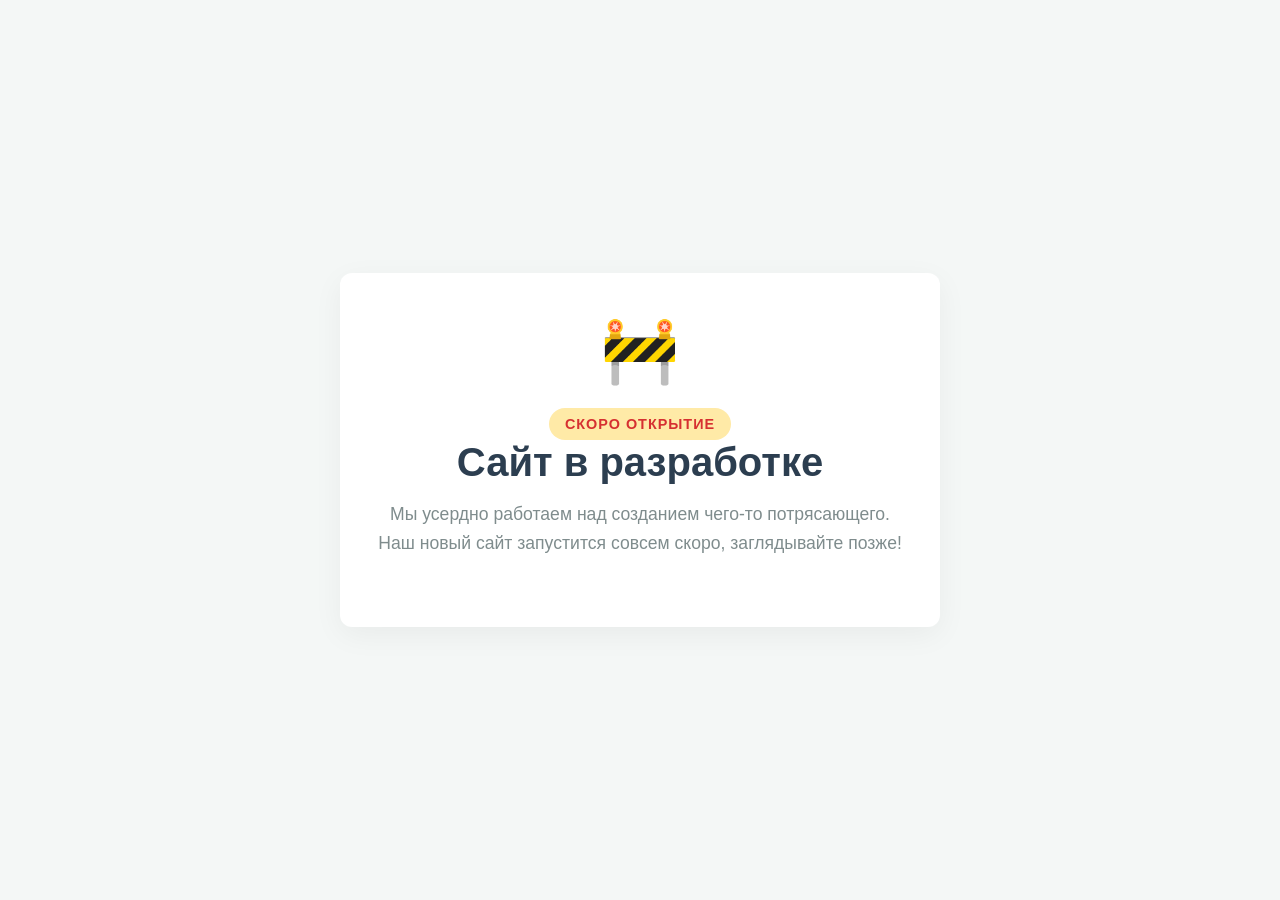
==== index.html @ ffca3e02 "chore: add index.html for start deployment over vercel.app" ====
<!DOCTYPE html>
<html lang="ru">
<head>
    <meta charset="UTF-8">
    <meta name="viewport" content="width=device-width, initial-scale=1.0">
    <title>Сайт в разработке</title>
    <style>
        * {
            box-sizing: border-box;
            margin: 0;
            padding: 0;
        }
        body {
            font-family: 'Segoe UI', Tahoma, Geneva, Verdana, sans-serif;
            background-color: #f4f7f6;
            color: #333;
            display: flex;
            justify-content: center;
            align-items: center;
            height: 100vh;
            text-align: center;
            padding: 20px;
        }
        .container {
            max-width: 600px;
            background: white;
            padding: 40px 30px;
            border-radius: 12px;
            box-shadow: 0 8px 30px rgba(0, 0, 0, 0.05);
        }
        .icon {
            font-size: 64px;
            margin-bottom: 20px;
            animation: float 3s ease-in-out infinite;
        }
        h1 {
            font-size: 2.5rem;
            margin-bottom: 15px;
            color: #2c3e50;
        }
        p {
            font-size: 1.1rem;
            color: #7f8c8d;
            line-height: 1.6;
            margin-bottom: 30px;
        }
        .badge {
            display: inline-block;
            background-color: #ffeaa7;
            color: #d63031;
            padding: 8px 16px;
            border-radius: 20px;
            font-weight: bold;
            font-size: 0.9rem;
            text-transform: uppercase;
            letter-spacing: 1px;
        }
        @keyframes float {
            0% { transform: translateY(0px); }
            50% { transform: translateY(-10px); }
            100% { transform: translateY(0px); }
        }
    </style>
</head>
<body>

    <div class="container">
        <div class="icon">🚧</div>
        <span class="badge">Скоро открытие</span>
        <h1>Сайт в разработке</h1>
        <p>Мы усердно работаем над созданием чего-то потрясающего. Наш новый сайт запустится совсем скоро, заглядывайте позже!</p>
    </div>

</body>
</html>
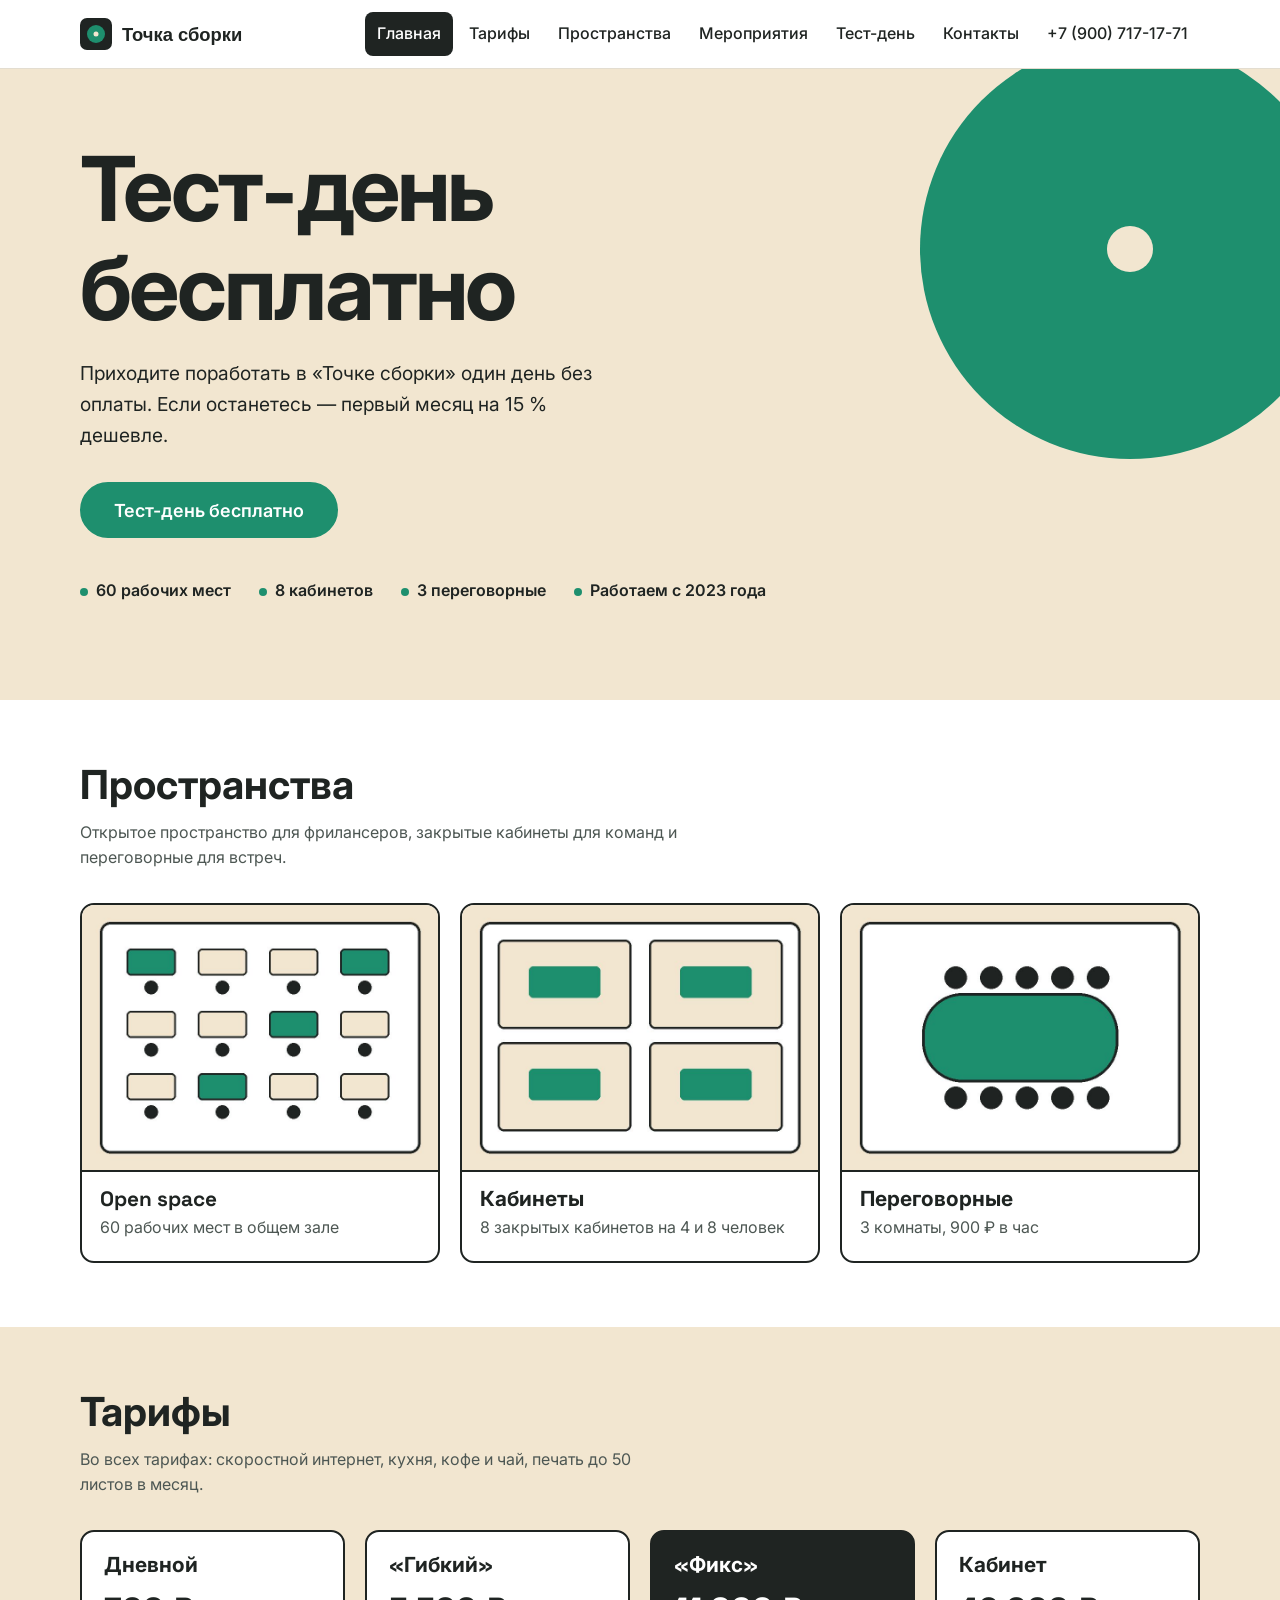
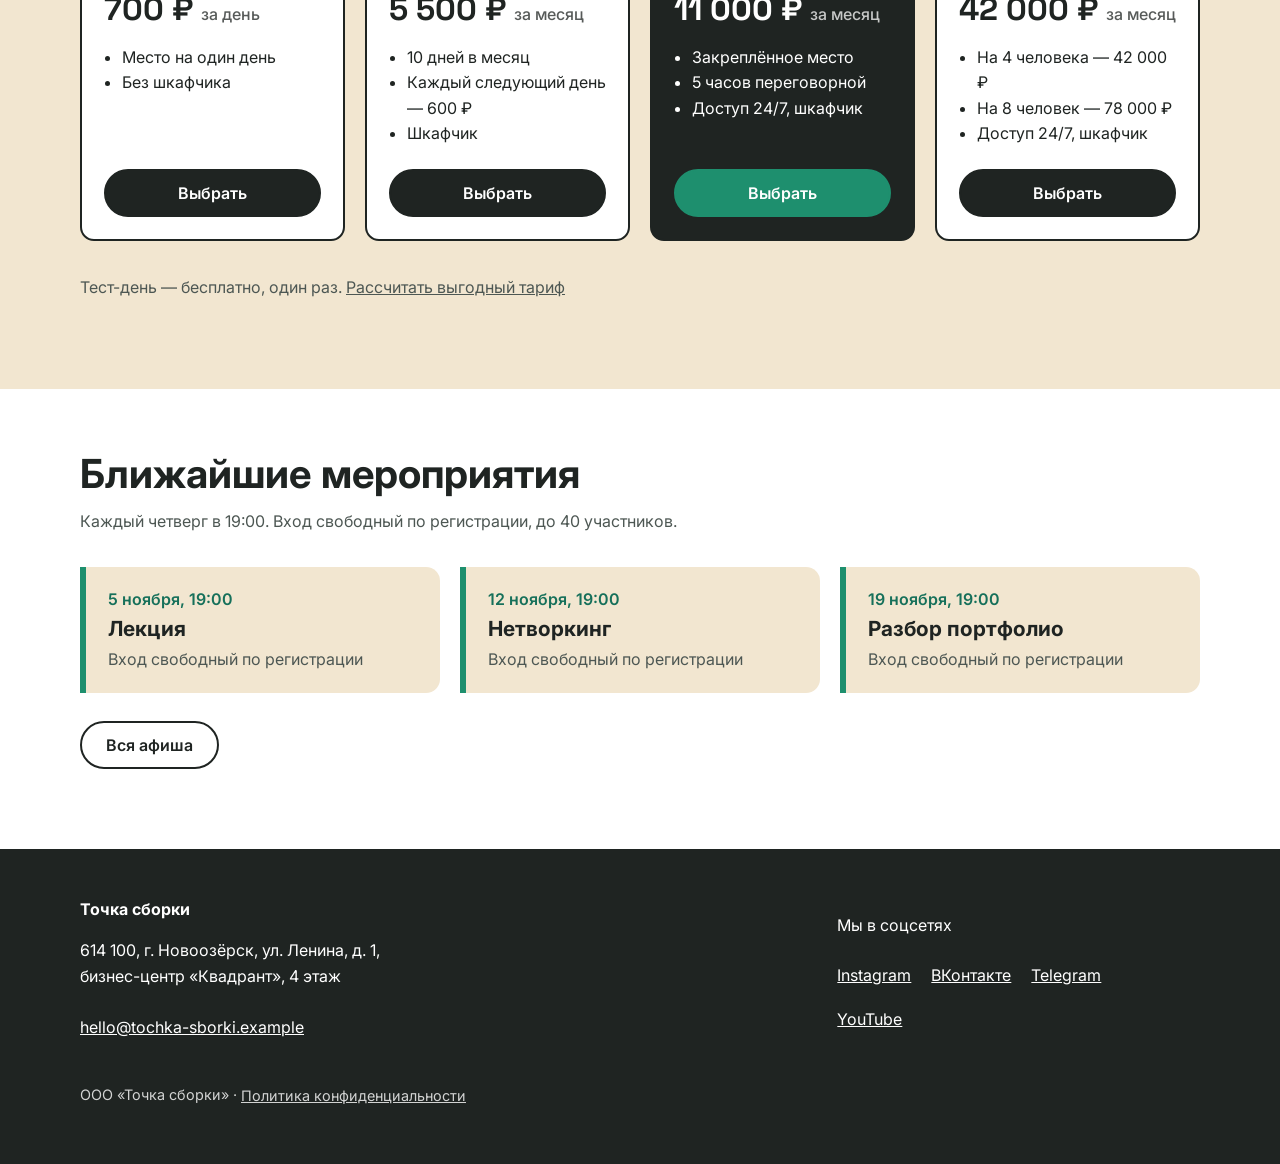
==== commit 40329f57: "chore: add 3 claude ai generated page" ====
--- a/index.html
+++ b/index.html
@@ -1,75 +1,169 @@
 <!DOCTYPE html>
 <html lang="ru">
 <head>
-    <meta charset="UTF-8">
-    <meta name="viewport" content="width=device-width, initial-scale=1.0">
-    <title>Сайт в разработке</title>
-    <style>
-        * {
-            box-sizing: border-box;
-            margin: 0;
-            padding: 0;
-        }
-        body {
-            font-family: 'Segoe UI', Tahoma, Geneva, Verdana, sans-serif;
-            background-color: #f4f7f6;
-            color: #333;
-            display: flex;
-            justify-content: center;
-            align-items: center;
-            height: 100vh;
-            text-align: center;
-            padding: 20px;
-        }
-        .container {
-            max-width: 600px;
-            background: white;
-            padding: 40px 30px;
-            border-radius: 12px;
-            box-shadow: 0 8px 30px rgba(0, 0, 0, 0.05);
-        }
-        .icon {
-            font-size: 64px;
-            margin-bottom: 20px;
-            animation: float 3s ease-in-out infinite;
-        }
-        h1 {
-            font-size: 2.5rem;
-            margin-bottom: 15px;
-            color: #2c3e50;
-        }
-        p {
-            font-size: 1.1rem;
-            color: #7f8c8d;
-            line-height: 1.6;
-            margin-bottom: 30px;
-        }
-        .badge {
-            display: inline-block;
-            background-color: #ffeaa7;
-            color: #d63031;
-            padding: 8px 16px;
-            border-radius: 20px;
-            font-weight: bold;
-            font-size: 0.9rem;
-            text-transform: uppercase;
-            letter-spacing: 1px;
-        }
-        @keyframes float {
-            0% { transform: translateY(0px); }
-            50% { transform: translateY(-10px); }
-            100% { transform: translateY(0px); }
-        }
-    </style>
+  <meta charset="utf-8">
+  <meta name="viewport" content="width=device-width, initial-scale=1">
+  <title>Точка сборки — коворкинг в Новоозёрске. Тест-день бесплатно</title>
+  <meta name="description" content="Коворкинг «Точка сборки» в центре Новоозёрска: 60 рабочих мест, 8 кабинетов, 3 переговорные. Тест-день бесплатно, первый месяц −15 %.">
+  <meta property="og:type" content="website">
+  <meta property="og:title" content="Точка сборки — коворкинг в Новоозёрске">
+  <meta property="og:description" content="Тест-день бесплатно, первый месяц −15 %. Open space, кабинеты и переговорные в центре города.">
+  <meta property="og:image" content="https://kovorking-tochka-sborki.vercel.app/img/og-cover.jpg">
+  <meta property="og:url" content="https://kovorking-tochka-sborki.vercel.app/">
+  <link rel="icon" href="img/favicon.svg" type="image/svg+xml">
+  <link rel="preconnect" href="https://fonts.googleapis.com">
+  <link rel="preconnect" href="https://fonts.gstatic.com" crossorigin>
+  <link href="https://fonts.googleapis.com/css2?family=Inter:wght@400;500;600&family=Space+Grotesk:wght@500;700&display=swap" rel="stylesheet">
+  <link rel="stylesheet" href="css/style.css">
+
+  <!-- Google tag (gtag.js) -->
+  <script async src="https://www.googletagmanager.com/gtag/js?id=G-3W3GTP8FSB"></script>
+  <script>
+    window.dataLayer = window.dataLayer || [];
+    function gtag(){dataLayer.push(arguments);}
+    gtag('js', new Date());
+    gtag('config', 'G-3W3GTP8FSB');
+  </script>
 </head>
 <body>
+<a class="skip" href="#main">К содержимому</a>
 
-    <div class="container">
-        <div class="icon">🚧</div>
-        <span class="badge">Скоро открытие</span>
-        <h1>Сайт в разработке</h1>
-        <p>Мы усердно работаем над созданием чего-то потрясающего. Наш новый сайт запустится совсем скоро, заглядывайте позже!</p>
+<!-- Шапка и меню (одинаковая на всех страницах) -->
+<header class="site-header">
+  <div class="wrap">
+    <a class="logo" href="index.html"><img src="img/favicon.svg" alt="" width="32" height="32">Точка сборки</a>
+    <button class="burger" id="burger" aria-expanded="false" aria-controls="nav" aria-label="Открыть меню">☰</button>
+    <nav class="nav" id="nav" aria-label="Основное меню">
+      <a href="index.html" aria-current="page">Главная</a>
+      <a href="tariffs.html">Тарифы</a>
+      <a href="spaces.html">Пространства</a>
+      <a href="events.html">Мероприятия</a>
+      <a href="free-day.html">Тест-день</a>
+      <a href="contacts.html">Контакты</a>
+      <a class="phone phone" href="tel:+79007171771" data-event="contact_click" data-contact-type="phone">+7 (900) 717-17-71</a>
+    </nav>
+  </div>
+</header>
+
+<main id="main">
+
+  <!-- Первый экран (главный блок) -->
+  <section class="hero" aria-labelledby="hero-title">
+    <div class="dot" aria-hidden="true"></div>
+    <div class="wrap">
+      <h1 id="hero-title">Тест-день бесплатно</h1>
+      <p>Приходите поработать в «Точке сборки» один день без оплаты. Если останетесь — первый месяц на 15 % дешевле.</p>
+      <a class="btn btn--main" href="free-day.html"
+         data-event="cta_click" data-button-name="hero_trial" data-page-section="hero">Тест-день бесплатно</a>
+      <ul class="facts">
+        <li>60 рабочих мест</li>
+        <li>8 кабинетов</li>
+        <li>3 переговорные</li>
+        <li>Работаем с 2023 года</li>
+      </ul>
     </div>
+  </section>
 
+  <!-- Пространства -->
+  <section class="section" id="spaces" aria-labelledby="spaces-title">
+    <div class="wrap">
+      <h2 id="spaces-title">Пространства</h2>
+      <p class="lead">Открытое пространство для фрилансеров, закрытые кабинеты для команд и переговорные для встреч.</p>
+      <div class="grid grid--3">
+        <a class="space" href="spaces.html#open-space" data-event="space_view" data-space-type="open_space">
+          <img src="img/space-open.jpg" width="800" height="600" loading="lazy" alt="Схема open space: рабочие столы в общем зале">
+          <div><h3>Open space</h3><p>60 рабочих мест в общем зале</p></div>
+        </a>
+        <a class="space" href="spaces.html#office" data-event="space_view" data-space-type="office">
+          <img src="img/space-office.jpg" width="800" height="600" loading="lazy" alt="Схема закрытых кабинетов с рабочими столами">
+          <div><h3>Кабинеты</h3><p>8 закрытых кабинетов на 4 и 8 человек</p></div>
+        </a>
+        <a class="space" href="spaces.html#meeting-room" data-event="space_view" data-space-type="meeting_room">
+          <img src="img/space-meeting.jpg" width="800" height="600" loading="lazy" alt="Схема переговорной: большой стол и стулья вокруг">
+          <div><h3>Переговорные</h3><p>3 комнаты, 900 ₽ в час</p></div>
+        </a>
+      </div>
+    </div>
+  </section>
+
+  <!-- Тарифы -->
+  <section class="section section--sand" id="tariffs" aria-labelledby="tariffs-title">
+    <div class="wrap">
+      <h2 id="tariffs-title">Тарифы</h2>
+      <p class="lead">Во всех тарифах: скоростной интернет, кухня, кофе и чай, печать до 50 листов в месяц.</p>
+      <div class="grid grid--4">
+        <article class="tariff">
+          <h3>Дневной</h3>
+          <div class="price">700 ₽ <small>за день</small></div>
+          <ul><li>Место на один день</li><li>Без шкафчика</li></ul>
+          <a class="btn" href="contacts.html?tariff=day_pass" data-event="select_tariff" data-tariff-name="day_pass" data-tariff-price="700">Выбрать</a>
+        </article>
+        <article class="tariff">
+          <h3>«Гибкий»</h3>
+          <div class="price">5 500 ₽ <small>за месяц</small></div>
+          <ul><li>10 дней в месяц</li><li>Каждый следующий день — 600 ₽</li><li>Шкафчик</li></ul>
+          <a class="btn" href="contacts.html?tariff=flex" data-event="select_tariff" data-tariff-name="flex" data-tariff-price="5500">Выбрать</a>
+        </article>
+        <article class="tariff tariff--top">
+          <h3>«Фикс»</h3>
+          <div class="price">11 000 ₽ <small>за месяц</small></div>
+          <ul><li>Закреплённое место</li><li>5 часов переговорной</li><li>Доступ 24/7, шкафчик</li></ul>
+          <a class="btn" href="contacts.html?tariff=fixed" data-event="select_tariff" data-tariff-name="fixed" data-tariff-price="11000">Выбрать</a>
+        </article>
+        <article class="tariff">
+          <h3>Кабинет</h3>
+          <div class="price">42 000 ₽ <small>за месяц</small></div>
+          <ul><li>На 4 человека — 42 000 ₽</li><li>На 8 человек — 78 000 ₽</li><li>Доступ 24/7, шкафчик</li></ul>
+          <a class="btn" href="contacts.html?tariff=office" data-event="select_tariff" data-tariff-name="office" data-tariff-price="42000">Выбрать</a>
+        </article>
+      </div>
+      <p class="note">Тест-день — бесплатно, один раз. <a href="tariffs.html">Рассчитать выгодный тариф</a></p>
+    </div>
+  </section>
+
+  <!-- Ближайшие мероприятия -->
+  <section class="section" id="events" aria-labelledby="events-title">
+    <div class="wrap">
+      <h2 id="events-title">Ближайшие мероприятия</h2>
+      <p class="lead">Каждый четверг в 19:00. Вход свободный по регистрации, до 40 участников.</p>
+      <div class="grid grid--3">
+        <a class="event" href="events.html" data-event="event_view" data-event-id="lecture_2026_11_05">
+          <time datetime="2026-11-05T19:00">5 ноября, 19:00</time><h3>Лекция</h3><p>Вход свободный по регистрации</p>
+        </a>
+        <a class="event" href="events.html" data-event="event_view" data-event-id="networking_2026_11_12">
+          <time datetime="2026-11-12T19:00">12 ноября, 19:00</time><h3>Нетворкинг</h3><p>Вход свободный по регистрации</p>
+        </a>
+        <a class="event" href="events.html" data-event="event_view" data-event-id="portfolio_2026_11_19">
+          <time datetime="2026-11-19T19:00">19 ноября, 19:00</time><h3>Разбор портфолио</h3><p>Вход свободный по регистрации</p>
+        </a>
+      </div>
+      <p class="more"><a class="btn btn--ghost" href="events.html">Вся афиша</a></p>
+    </div>
+  </section>
+</main>
+
+<!-- Подвал (одинаковый на всех страницах) -->
+<footer class="site-footer">
+  <div class="wrap">
+    <div class="cols">
+      <div>
+        <strong>Точка сборки</strong>
+        <p>614 100, г. Новоозёрск, ул. Ленина, д. 1,<br>бизнес-центр «Квадрант», 4 этаж</p>
+        <a href="mailto:hello@tochka-sborki.example" data-event="contact_click" data-contact-type="email">hello@tochka-sborki.example</a>
+      </div>
+      <div>
+        <p>Мы в соцсетях</p>
+        <a href="https://instagram.com/" target="_blank" rel="noopener" data-event="social_click" data-network="instagram" data-page-section="footer">Instagram</a>
+        <a href="https://vk.com/" target="_blank" rel="noopener" data-event="social_click" data-network="vk" data-page-section="footer">ВКонтакте</a>
+        <a href="https://t.me/" target="_blank" rel="noopener" data-event="social_click" data-network="telegram" data-page-section="footer">Telegram</a>
+        <a href="https://youtube.com/" target="_blank" rel="noopener" data-event="social_click" data-network="youtube" data-page-section="footer">YouTube</a>
+      </div>
+    </div>
+    <p class="org">ООО «Точка сборки» · <a href="privacy.html">Политика конфиденциальности</a></p>
+  </div>
+</footer>
+
+<script src="js/analytics.js"></script>
+<script src="js/main.js"></script>
 </body>
 </html>
--- a/css/style.css
+++ b/css/style.css
@@ -0,0 +1,75 @@
+:root{--g:#1E8F6E;--gd:#16705a;--s:#F2E6D0;--w:#fff;--k:#1F2422;--mut:#4d5753;--r:14px;--max:1160px}
+*,*::before,*::after{box-sizing:border-box}
+html{scroll-behavior:smooth}
+body{margin:0;font:400 1rem/1.6 Inter,system-ui,sans-serif;color:var(--k);background:var(--w);overflow-x:hidden}
+img{max-width:100%;height:auto;display:block}
+h1,h2,h3{font-family:"Space Grotesk",Inter,sans-serif;line-height:1.1;margin:0}
+a{color:inherit}
+:focus-visible{outline:3px solid var(--g);outline-offset:2px}
+.wrap{max-width:var(--max);margin:0 auto;padding:0 20px}
+.section{padding:64px 0}
+.section--sand{background:var(--s)}
+.section h2{font-size:clamp(1.7rem,4vw,2.5rem);margin-bottom:12px}
+.lead{color:var(--mut);max-width:60ch;margin:0 0 32px}
+.btn{display:inline-flex;align-items:center;justify-content:center;min-height:48px;min-width:44px;padding:0 24px;border-radius:999px;border:2px solid var(--k);background:var(--k);color:var(--w);font:600 1rem Inter,sans-serif;text-decoration:none;cursor:pointer;transition:background .15s,color .15s}
+.btn:hover{background:var(--g);border-color:var(--g)}
+.btn--main{background:var(--g);border-color:var(--g);color:#fff;font-size:1.125rem;min-height:56px;padding:0 32px}
+.btn--main:hover{background:var(--gd);border-color:var(--gd)}
+.btn--ghost{background:transparent;color:var(--k)}
+.btn--ghost:hover{background:var(--k);color:#fff;border-color:var(--k)}
+.site-header{position:sticky;top:0;z-index:20;background:var(--w);border-bottom:1px solid #e3ddd0}
+.site-header .wrap{display:flex;align-items:center;gap:16px;min-height:68px}
+.logo{display:flex;align-items:center;gap:10px;font:700 1.15rem "Space Grotesk",sans-serif;text-decoration:none;min-height:44px}
+.logo img{width:32px;height:32px}
+.nav{margin-left:auto;display:flex;align-items:center;gap:4px}
+.nav a{display:inline-flex;align-items:center;min-height:44px;padding:0 12px;text-decoration:none;font-weight:500;border-radius:8px}
+.nav a:hover{background:var(--s)}
+.nav a[aria-current="page"]{background:var(--k);color:#fff}
+.phone{font-weight:600;white-space:nowrap;display:inline-flex;align-items:center;min-height:44px;text-decoration:none}
+.burger{display:none;margin-left:auto;width:48px;height:48px;border:2px solid var(--k);border-radius:12px;background:var(--w);cursor:pointer;font-size:1.4rem}
+@media(max-width:1020px){
+.burger{display:block}
+.nav{display:none;position:absolute;left:0;right:0;top:100%;background:var(--w);flex-direction:column;align-items:stretch;padding:12px 20px 20px;border-bottom:1px solid #e3ddd0;margin-left:0}
+.nav.open{display:flex}
+}
+.hero{background:var(--s);padding:72px 0 80px;position:relative;overflow:hidden}
+.hero .wrap{position:relative}
+.hero h1{font-size:clamp(2.6rem,9vw,5.6rem);letter-spacing:-.03em;max-width:12ch}
+.hero p{font-size:1.2rem;max-width:44ch;margin:20px 0 32px}
+.hero .dot{position:absolute;right:-60px;top:-30px;width:min(46vw,420px);aspect-ratio:1;border-radius:50%;background:var(--g)}
+.hero .dot::after{content:"";position:absolute;inset:0;margin:auto;width:11%;aspect-ratio:1;border-radius:50%;background:var(--s)}
+.hero .facts{display:flex;flex-wrap:wrap;gap:8px 28px;margin-top:40px;padding:0;list-style:none;font-weight:600}
+.hero .facts li::before{content:"";display:inline-block;width:8px;height:8px;border-radius:50%;background:var(--g);margin-right:8px}
+.grid{display:grid;gap:20px}
+.grid--3{grid-template-columns:repeat(3,1fr)}
+.grid--4{grid-template-columns:repeat(4,1fr)}
+@media(max-width:1020px){.grid--4{grid-template-columns:repeat(2,1fr)}}
+@media(max-width:768px){.grid--3,.grid--4{grid-template-columns:1fr}}
+.space{display:block;border:2px solid var(--k);border-radius:var(--r);overflow:hidden;background:var(--w);text-decoration:none;color:inherit;transition:transform .15s}
+.space:hover{transform:translateY(-3px)}
+.space img{aspect-ratio:4/3;object-fit:cover;width:100%;border-bottom:2px solid var(--k)}
+.space div{padding:16px 18px 20px}
+.space h3{font-size:1.3rem;margin-bottom:4px}
+.space p{margin:0;color:var(--mut)}
+.tariff{display:flex;flex-direction:column;border:2px solid var(--k);border-radius:var(--r);padding:22px;background:var(--w)}
+.tariff--top{background:var(--k);color:#fff}
+.tariff h3{font-size:1.3rem}
+.price{font:700 2rem "Space Grotesk",sans-serif;margin:12px 0 4px}
+.price small{font:500 1rem Inter,sans-serif;opacity:.75}
+.tariff ul{padding-left:18px;margin:12px 0 22px;flex:1}
+.tariff--top .btn{background:var(--g);border-color:var(--g)}
+.note{margin-top:24px;color:var(--mut)}
+.note a{display:inline-block;min-height:44px;line-height:44px}
+.event{border-left:6px solid var(--g);background:var(--s);border-radius:0 var(--r) var(--r) 0;padding:20px 22px;text-decoration:none;color:inherit;display:block}
+.event time{font-weight:600;color:var(--gd)}
+.event h3{font-size:1.3rem;margin:6px 0}
+.event p{margin:0;color:var(--mut)}
+.more{margin-top:28px}
+.site-footer{background:var(--k);color:#fff;padding:48px 0 32px}
+.site-footer .cols{display:grid;grid-template-columns:2fr 1fr;gap:32px}
+@media(max-width:768px){.site-footer .cols{grid-template-columns:1fr}}
+.site-footer a{display:inline-flex;align-items:center;min-height:44px;margin-right:16px}
+.site-footer .org{opacity:.8;font-size:.9rem;margin-top:24px}
+.skip{position:absolute;left:-999px}
+.skip:focus{left:8px;top:8px;background:#fff;padding:10px;z-index:50}
+@media(prefers-reduced-motion:reduce){*{transition:none!important;scroll-behavior:auto!important}}
